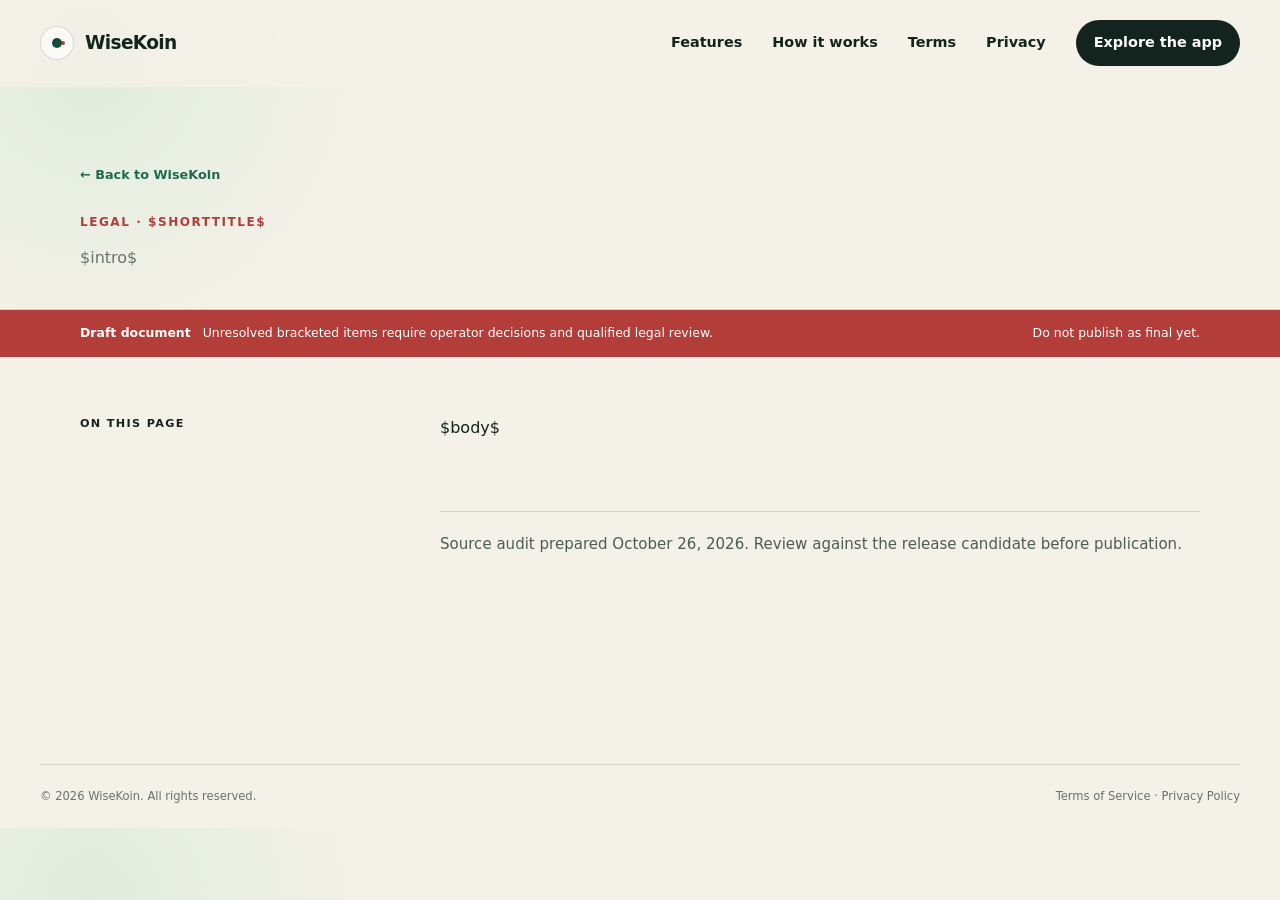
==== legal/legal-template.html @ 45a30ecc "Add draft Terms of Service for WiseKoin application" ====
<!doctype html>
<html lang="en">
  <head>
    <meta charset="utf-8" />
    <meta name="viewport" content="width=device-width, initial-scale=1" />
    <meta name="description" content="$description$" />
    <meta name="theme-color" content="#f4f1e8" />
    <title>$pagetitle$ | WiseKoin</title>
    <link rel="stylesheet" href="styles.css" />
    <script src="script.js" defer></script>
  </head>
  <body class="legal-page">
    <a class="skip-link" href="#main-content">Skip to content</a>
    <header class="site-header" data-header>
      <div class="nav-shell">
        <a class="brand" href="index.html" aria-label="WiseKoin home">
          <span class="brand-mark" aria-hidden="true"><span></span></span>
          <span>WiseKoin</span>
        </a>
        <button class="menu-toggle" type="button" aria-expanded="false" aria-controls="primary-navigation" data-menu-toggle>
          <span class="sr-only">Open navigation</span><span></span><span></span>
        </button>
        <nav id="primary-navigation" class="primary-nav" aria-label="Primary navigation" data-menu>
          <a href="index.html#features">Features</a>
          <a href="index.html#how-it-works">How it works</a>
          <a href="terms.html" $termscurrent$>Terms</a>
          <a href="privacy.html" $privacycurrent$>Privacy</a>
          <a class="nav-cta" href="index.html#tour">Explore the app</a>
        </nav>
      </div>
    </header>

    <main id="main-content">
      <section class="legal-top">
        <div class="legal-top-inner">
          <a class="legal-back" href="index.html">← Back to WiseKoin</a>
          <p class="legal-label">Legal · $shorttitle$</p>
          <p>$intro$</p>
        </div>
      </section>
      <aside class="draft-banner" aria-label="Draft publication warning">
        <div>
          <p><strong>Draft document</strong> Unresolved bracketed items require operator decisions and qualified legal review.</p>
          <p>Do not publish as final yet.</p>
        </div>
      </aside>

      <div class="legal-layout">
        <aside class="legal-toc" aria-label="On this page">
          <p>On this page</p>
          <nav data-legal-toc></nav>
        </aside>
        <article class="legal-document">
$body$
          <p class="legal-updated">Source audit prepared October 26, 2026. Review against the release candidate before publication.</p>
        </article>
      </div>
    </main>

    <footer class="site-footer">
      <div class="section-shell footer-bottom">
        <p>© <span data-current-year>2026</span> WiseKoin. All rights reserved.</p>
        <p><a href="terms.html">Terms of Service</a> · <a href="privacy.html">Privacy Policy</a></p>
      </div>
    </footer>
  </body>
</html>
---- legal/styles.css ----
:root {
  --ink: #13231d;
  --muted: #68736e;
  --paper: #f4f1e8;
  --paper-deep: #eae6db;
  --white: #fffdf7;
  --green: #144b39;
  --green-2: #1e6a4e;
  --mint: #9bdcbc;
  --mint-soft: #dcefe5;
  --coral: #b33d39;
  --coral-soft: #f0d7d0;
  --sand: #e9d6a8;
  --line: rgba(19, 35, 29, 0.15);
  --shadow: 0 24px 60px rgba(26, 48, 39, 0.12);
  --radius: 28px;
  --serif: "Iowan Old Style", "Palatino Linotype", Palatino, Georgia, serif;
  --sans: Inter, ui-sans-serif, system-ui, -apple-system, BlinkMacSystemFont, "Segoe UI", sans-serif;
}

* {
  box-sizing: border-box;
}

html {
  scroll-behavior: smooth;
  scroll-padding-top: 96px;
}

body {
  margin: 0;
  color: var(--ink);
  background: var(--paper);
  font-family: var(--sans);
  font-size: 16px;
  line-height: 1.65;
  text-rendering: optimizeLegibility;
}

body.menu-open {
  overflow: hidden;
}

img {
  display: block;
  max-width: 100%;
}

a {
  color: inherit;
  text-decoration: none;
}

button,
a {
  -webkit-tap-highlight-color: transparent;
}

:focus-visible {
  outline: 3px solid var(--coral);
  outline-offset: 4px;
}

.skip-link {
  position: fixed;
  z-index: 1000;
  top: 12px;
  left: 12px;
  padding: 10px 14px;
  background: var(--ink);
  color: white;
  transform: translateY(-150%);
  transition: transform 180ms ease;
}

.skip-link:focus {
  transform: translateY(0);
}

.sr-only {
  position: absolute;
  width: 1px;
  height: 1px;
  padding: 0;
  margin: -1px;
  overflow: hidden;
  clip: rect(0, 0, 0, 0);
  white-space: nowrap;
  border: 0;
}

.section-shell,
.nav-shell {
  width: min(1200px, calc(100% - 48px));
  margin-inline: auto;
}

.site-header {
  position: sticky;
  z-index: 100;
  top: 0;
  padding: 16px 0;
  background: rgba(244, 241, 232, 0.82);
  border-bottom: 1px solid transparent;
  backdrop-filter: blur(18px);
  transition: border-color 180ms ease, box-shadow 180ms ease;
}

.site-header.scrolled {
  border-color: var(--line);
  box-shadow: 0 10px 30px rgba(19, 35, 29, 0.05);
}

.nav-shell {
  display: flex;
  align-items: center;
  justify-content: space-between;
  min-height: 54px;
}

.brand {
  display: inline-flex;
  align-items: center;
  gap: 11px;
  font-size: 1.16rem;
  font-weight: 760;
  letter-spacing: -0.035em;
}

.brand-mark {
  display: grid;
  width: 34px;
  height: 34px;
  place-items: center;
  border: 1px solid var(--line);
  border-radius: 50%;
  background: rgba(255, 255, 255, 0.65);
}

.brand-mark span {
  width: 10px;
  height: 10px;
  border-radius: 50%;
  background: var(--green);
  box-shadow: 6px 0 0 -3px var(--coral);
}

.primary-nav {
  display: flex;
  align-items: center;
  gap: 30px;
  font-size: 0.9rem;
  font-weight: 650;
}

.primary-nav > a:not(.nav-cta) {
  position: relative;
}

.primary-nav > a:not(.nav-cta)::after {
  position: absolute;
  right: 0;
  bottom: -5px;
  left: 0;
  height: 1px;
  background: currentColor;
  content: "";
  transform: scaleX(0);
  transform-origin: right;
  transition: transform 180ms ease;
}

.primary-nav > a:hover::after,
.primary-nav > a[aria-current="page"]::after {
  transform: scaleX(1);
  transform-origin: left;
}

.nav-cta {
  padding: 11px 18px;
  border-radius: 999px;
  background: var(--ink);
  color: white;
  transition: transform 180ms ease, background 180ms ease;
}

.nav-cta:hover {
  background: var(--green-2);
  transform: translateY(-2px);
}

.menu-toggle {
  display: none;
  width: 48px;
  height: 48px;
  padding: 0;
  border: 0;
  background: transparent;
}

.menu-toggle > span:not(.sr-only) {
  display: block;
  width: 22px;
  height: 2px;
  margin: 6px auto;
  background: var(--ink);
  transition: transform 180ms ease;
}

.hero {
  display: grid;
  grid-template-columns: minmax(0, 0.86fr) minmax(480px, 1.14fr);
  align-items: center;
  min-height: calc(100vh - 86px);
  padding-block: clamp(54px, 7vw, 100px) 86px;
  gap: clamp(24px, 4vw, 64px);
}

.eyebrow {
  display: flex;
  align-items: center;
  gap: 10px;
  margin: 0 0 22px;
  color: var(--green-2);
  font-size: 0.76rem;
  font-weight: 800;
  letter-spacing: 0.12em;
  text-transform: uppercase;
}

.eyebrow > span {
  width: 8px;
  height: 8px;
  border-radius: 50%;
  background: var(--coral);
}

.eyebrow.light {
  color: var(--mint);
}

.eyebrow.light > span {
  background: var(--sand);
}

.hero h1,
.feature-intro h2,
.assist-heading h2,
.bento-title h2,
.privacy-callout h2,
.final-cta h2,
.legal-document > h1:first-child {
  margin: 0;
  font-family: var(--serif);
  font-weight: 500;
  letter-spacing: -0.055em;
  line-height: 0.98;
}

.hero h1 {
  max-width: 700px;
  font-size: clamp(3.7rem, 7vw, 6.8rem);
}

.hero h1 em {
  color: var(--coral);
  font-weight: inherit;
}

.hero-lede {
  max-width: 600px;
  margin: 30px 0 0;
  color: #53615b;
  font-size: clamp(1.04rem, 1.5vw, 1.22rem);
}

.hero-actions {
  display: flex;
  align-items: center;
  flex-wrap: wrap;
  gap: 24px;
  margin-top: 34px;
}

.button {
  display: inline-flex;
  min-height: 50px;
  align-items: center;
  justify-content: center;
  padding: 13px 22px;
  border: 1px solid transparent;
  border-radius: 999px;
  font-size: 0.9rem;
  font-weight: 750;
  transition: transform 180ms ease, box-shadow 180ms ease, background 180ms ease;
}

.button:hover {
  transform: translateY(-3px);
}

.button-primary {
  background: var(--coral);
  box-shadow: 0 14px 28px rgba(179, 61, 57, 0.2);
  color: white;
}

.button-primary:hover {
  box-shadow: 0 18px 35px rgba(179, 61, 57, 0.28);
}

.text-link {
  font-size: 0.9rem;
  font-weight: 750;
  text-decoration: underline;
  text-decoration-color: rgba(19, 35, 29, 0.25);
  text-underline-offset: 5px;
}

.text-link span {
  display: inline-block;
  margin-left: 5px;
  transition: transform 180ms ease;
}

.text-link:hover span {
  transform: translate(3px, 3px);
}

.hero-note {
  max-width: 520px;
  margin-top: 25px;
  color: var(--muted);
  font-size: 0.78rem;
}

.hero-visual {
  position: relative;
  min-height: 650px;
  overflow: hidden;
  border-radius: 52% 48% 48% 52% / 42% 45% 55% 58%;
  background:
    radial-gradient(circle at 72% 22%, rgba(255, 255, 255, 0.8), transparent 27%),
    linear-gradient(145deg, #d7eadf 0%, #a9d7bd 48%, #e5ceb0 100%);
  isolation: isolate;
}

.hero-visual::before {
  position: absolute;
  z-index: -1;
  inset: 0;
  background-image: radial-gradient(rgba(20, 75, 57, 0.16) 1px, transparent 1px);
  background-size: 18px 18px;
  content: "";
  mask-image: linear-gradient(to bottom, black, transparent 78%);
}

.hero-visual > img {
  position: absolute;
  z-index: 2;
  bottom: -2%;
  left: 50%;
  width: 118%;
  max-width: none;
  transform: translateX(-50%);
  filter: drop-shadow(0 25px 30px rgba(17, 44, 34, 0.26));
}

.hero-orbit {
  position: absolute;
  z-index: 1;
  border: 1px solid rgba(20, 75, 57, 0.22);
  border-radius: 50%;
}

.orbit-one {
  width: 520px;
  height: 520px;
  top: 80px;
  left: 40px;
}

.orbit-two {
  width: 360px;
  height: 360px;
  right: -40px;
  bottom: -80px;
}

.floating-note {
  position: absolute;
  z-index: 3;
  display: flex;
  width: 230px;
  align-items: center;
  gap: 12px;
  padding: 12px 15px;
  border: 1px solid rgba(255, 255, 255, 0.75);
  border-radius: 16px;
  background: rgba(255, 253, 247, 0.82);
  box-shadow: 0 16px 35px rgba(19, 35, 29, 0.12);
  backdrop-filter: blur(14px);
  color: var(--muted);
  font-size: 0.68rem;
  line-height: 1.35;
}

.floating-note strong {
  display: block;
  margin-bottom: 2px;
  color: var(--ink);
  font-size: 0.75rem;
}

.note-top {
  top: 12%;
  right: 4%;
}

.note-bottom {
  bottom: 11%;
  left: 4%;
}

.mini-icon {
  display: grid;
  width: 34px;
  height: 34px;
  flex: 0 0 34px;
  place-items: center;
  border-radius: 50%;
  background: var(--mint);
  color: var(--green);
  font-size: 1rem;
  font-weight: 800;
}

.mini-icon.coral {
  background: var(--coral-soft);
  color: var(--coral);
}

.trust-strip {
  border-block: 1px solid var(--line);
}

.trust-grid {
  display: grid;
  grid-template-columns: repeat(4, 1fr);
}

.trust-grid p {
  margin: 0;
  padding: 22px 24px;
  border-left: 1px solid var(--line);
  color: #4f5d57;
  font-size: 0.78rem;
  font-weight: 700;
  letter-spacing: 0.015em;
}

.trust-grid p:last-child {
  border-right: 1px solid var(--line);
}

.trust-grid span {
  margin-right: 12px;
  color: var(--coral);
  font-family: var(--serif);
  font-style: italic;
}

.feature-intro {
  display: grid;
  grid-template-columns: 1.25fr 0.75fr;
  align-items: end;
  padding-block: 130px 80px;
  gap: 80px;
}

.feature-intro h2,
.assist-heading h2,
.bento-title h2,
.privacy-callout h2 {
  font-size: clamp(2.8rem, 5vw, 5rem);
}

.feature-intro > p {
  max-width: 430px;
  margin: 0 0 8px;
  color: var(--muted);
  font-size: 1.05rem;
}

.tour {
  padding-bottom: 130px;
}

.tour-row {
  display: grid;
  grid-template-columns: 1.12fr 0.88fr;
  align-items: center;
  gap: clamp(48px, 8vw, 110px);
  margin-bottom: 92px;
}

.tour-row-reverse {
  grid-template-columns: 0.88fr 1.12fr;
}

.tour-row-reverse .tour-visual {
  order: 2;
}

.tour-visual {
  position: relative;
  display: grid;
  min-height: 550px;
  place-items: center;
  overflow: hidden;
  border-radius: var(--radius);
}

.tour-visual::after {
  position: absolute;
  right: -50px;
  bottom: -60px;
  width: 240px;
  height: 240px;
  border: 1px solid rgba(19, 35, 29, 0.14);
  border-radius: 50%;
  content: "";
}

.tour-visual img {
  position: relative;
  z-index: 2;
  width: 114%;
  max-width: none;
  filter: drop-shadow(0 22px 26px rgba(20, 52, 40, 0.18));
}

.soft-mint {
  background: #d6eadf;
}

.soft-coral {
  background: #e9cbc2;
}

.soft-sand {
  background: #ebdfbf;
}

.visual-number {
  position: absolute;
  z-index: 3;
  top: 24px;
  left: 26px;
  color: rgba(19, 35, 29, 0.48);
  font-family: var(--serif);
  font-size: 1.1rem;
  font-style: italic;
}

.kicker {
  margin: 0 0 13px;
  color: var(--coral);
  font-size: 0.78rem;
  font-weight: 800;
  letter-spacing: 0.11em;
  text-transform: uppercase;
}

.tour-copy h3 {
  max-width: 520px;
  margin: 0 0 20px;
  font-family: var(--serif);
  font-size: clamp(2.4rem, 4vw, 4rem);
  font-weight: 500;
  letter-spacing: -0.045em;
  line-height: 1.02;
}

.tour-copy > p:not(.kicker) {
  color: var(--muted);
  font-size: 1rem;
}

.check-list {
  padding: 0;
  margin: 26px 0 0;
  list-style: none;
}

.check-list li {
  position: relative;
  padding: 12px 0 12px 31px;
  border-bottom: 1px solid var(--line);
  font-size: 0.9rem;
  font-weight: 650;
}

.check-list li::before {
  position: absolute;
  top: 12px;
  left: 0;
  color: var(--green-2);
  content: "✓";
}

.assist-section {
  overflow: hidden;
  padding-block: 120px;
  background:
    radial-gradient(circle at 90% 20%, rgba(155, 220, 188, 0.16), transparent 26%),
    var(--ink);
  color: white;
}

.assist-grid {
  display: grid;
  grid-template-columns: 0.9fr 1.1fr;
  align-items: start;
  gap: 90px;
}

.assist-heading {
  position: sticky;
  top: 130px;
}

.assist-heading h2 {
  max-width: 600px;
}

.assist-steps {
  counter-reset: item;
}

.assist-steps article {
  display: grid;
  grid-template-columns: 72px 1fr;
  padding: 32px 0;
  border-top: 1px solid rgba(255, 255, 255, 0.18);
  gap: 15px;
}

.assist-steps article:last-child {
  border-bottom: 1px solid rgba(255, 255, 255, 0.18);
}

.assist-steps article > span {
  color: var(--mint);
  font-family: var(--serif);
  font-size: 1.1rem;
  font-style: italic;
}

.assist-steps h3 {
  margin: 0 0 7px;
  font-size: 1.25rem;
}

.assist-steps p {
  max-width: 520px;
  margin: 0;
  color: rgba(255, 255, 255, 0.66);
  font-size: 0.94rem;
}

.bento {
  display: grid;
  grid-template-columns: repeat(2, 1fr);
  padding-block: 130px;
  gap: 18px;
}

.bento-title {
  grid-column: 1 / -1;
  max-width: 760px;
  margin-bottom: 40px;
}

.bento-card {
  position: relative;
  min-height: 290px;
  overflow: hidden;
  padding: 34px;
  border: 1px solid var(--line);
  border-radius: 22px;
  background: rgba(255, 253, 247, 0.56);
}

.bento-card h3 {
  max-width: 430px;
  margin: 46px 0 10px;
  font-family: var(--serif);
  font-size: 2rem;
  font-weight: 500;
  letter-spacing: -0.035em;
  line-height: 1.05;
}

.bento-card p {
  max-width: 460px;
  margin: 0;
  color: var(--muted);
  font-size: 0.92rem;
}

.bento-wide {
  grid-column: span 1;
}

.green-card {
  background: var(--green);
  color: white;
}

.green-card p,
.coral-card p {
  color: rgba(255, 255, 255, 0.72);
}

.coral-card {
  background: var(--coral);
  color: white;
}

.card-icon {
  display: grid;
  width: 46px;
  height: 46px;
  place-items: center;
  border: 1px solid currentColor;
  border-radius: 50%;
  font-size: 1.25rem;
}

.coral-icon {
  color: var(--coral);
}

.sparkline {
  position: absolute;
  right: 30px;
  bottom: 30px;
  left: 30px;
  display: flex;
  height: 54px;
  align-items: end;
  justify-content: flex-end;
  gap: 9px;
  border-bottom: 1px solid rgba(255, 255, 255, 0.24);
}

.sparkline i {
  width: 9%;
  border-radius: 4px 4px 0 0;
  background: var(--mint);
}

.sparkline i:nth-child(1) { height: 28%; }
.sparkline i:nth-child(2) { height: 48%; }
.sparkline i:nth-child(3) { height: 39%; }
.sparkline i:nth-child(4) { height: 75%; }
.sparkline i:nth-child(5) { height: 58%; }
.sparkline i:nth-child(6) { height: 92%; background: var(--sand); }

.progress {
  position: absolute;
  right: 34px;
  bottom: 38px;
  left: 34px;
  height: 10px;
  overflow: hidden;
  border-radius: 999px;
  background: var(--paper-deep);
}

.progress span {
  display: block;
  width: 72%;
  height: 100%;
  border-radius: inherit;
  background: var(--mint);
}

.review-pill {
  position: absolute;
  right: 30px;
  bottom: 30px;
  padding: 7px 12px;
  border: 1px solid rgba(255, 255, 255, 0.4);
  border-radius: 999px;
  font-size: 0.7rem;
  font-weight: 800;
  letter-spacing: 0.06em;
  text-transform: uppercase;
}

.privacy-callout {
  display: grid;
  grid-template-columns: 130px 1fr auto;
  align-items: center;
  margin-bottom: 130px;
  padding: 50px;
  border-block: 1px solid var(--line);
  gap: 38px;
}

.privacy-symbol {
  display: grid;
  width: 104px;
  height: 104px;
  place-items: center;
  border: 1px solid var(--line);
  border-radius: 50%;
}

.privacy-symbol span {
  position: relative;
  width: 34px;
  height: 42px;
  border: 3px solid var(--green);
  border-radius: 5px 5px 14px 14px;
}

.privacy-symbol span::before {
  position: absolute;
  top: -20px;
  left: 5px;
  width: 18px;
  height: 20px;
  border: 3px solid var(--green);
  border-bottom: 0;
  border-radius: 14px 14px 0 0;
  content: "";
}

.privacy-callout h2 {
  max-width: 720px;
  font-size: clamp(2.3rem, 4vw, 3.8rem);
}

.privacy-callout > div:nth-child(2) > p:last-child {
  max-width: 700px;
  margin-bottom: 0;
  color: var(--muted);
}

.button-ghost {
  border-color: var(--ink);
  white-space: nowrap;
}

.button-ghost:hover {
  background: var(--ink);
  color: white;
}

.final-cta {
  margin-bottom: 40px;
  padding: clamp(58px, 8vw, 100px);
  border-radius: 32px;
  background:
    radial-gradient(circle at 90% 20%, rgba(155, 220, 188, 0.18), transparent 25%),
    var(--green);
  color: white;
  text-align: center;
}

.final-cta .eyebrow {
  justify-content: center;
}

.final-cta h2 {
  font-size: clamp(3.4rem, 8vw, 7rem);
}

.final-cta > p:not(.eyebrow) {
  margin: 24px auto 32px;
  color: rgba(255, 255, 255, 0.68);
}

.final-cta > div {
  display: flex;
  justify-content: center;
  flex-wrap: wrap;
  gap: 12px;
}

.button-light {
  background: white;
  color: var(--green);
}

.button-outline-light {
  border-color: rgba(255, 255, 255, 0.45);
  color: white;
}

.button-outline-light:hover {
  background: rgba(255, 255, 255, 0.1);
}

.site-footer {
  padding-top: 72px;
}

.footer-grid {
  display: grid;
  grid-template-columns: 1fr auto;
  padding-bottom: 54px;
  gap: 80px;
}

.footer-brand {
  margin-bottom: 18px;
}

.footer-grid > div:first-child > p {
  max-width: 360px;
  color: var(--muted);
  font-size: 0.88rem;
}

.footer-links {
  display: grid;
  grid-template-columns: repeat(2, 150px);
  gap: 42px;
}

.footer-links > div {
  display: flex;
  flex-direction: column;
  gap: 8px;
}

.footer-links p {
  margin: 0 0 8px;
  font-size: 0.72rem;
  font-weight: 800;
  letter-spacing: 0.1em;
  text-transform: uppercase;
}

.footer-links a {
  color: var(--muted);
  font-size: 0.86rem;
}

.footer-links a:hover {
  color: var(--coral);
}

.footer-bottom {
  display: flex;
  justify-content: space-between;
  padding-block: 22px;
  border-top: 1px solid var(--line);
  gap: 30px;
}

.footer-bottom p {
  margin: 0;
  color: var(--muted);
  font-size: 0.72rem;
}

/* Legal documents */
.legal-page {
  background:
    radial-gradient(circle at 7% 8%, rgba(155, 220, 188, 0.22), transparent 20%),
    var(--paper);
}

.legal-top {
  padding: 74px 0 38px;
  border-bottom: 1px solid var(--line);
}

.legal-top-inner {
  width: min(1120px, calc(100% - 48px));
  margin-inline: auto;
}

.legal-back {
  display: inline-flex;
  align-items: center;
  gap: 8px;
  margin-bottom: 28px;
  color: var(--green-2);
  font-size: 0.8rem;
  font-weight: 760;
}

.legal-back:hover {
  color: var(--coral);
}

.legal-label {
  margin: 0;
  color: var(--coral);
  font-size: 0.75rem;
  font-weight: 800;
  letter-spacing: 0.13em;
  text-transform: uppercase;
}

.legal-top p:last-child {
  max-width: 660px;
  margin: 12px 0 0;
  color: var(--muted);
}

.draft-banner {
  background: var(--coral);
  color: white;
}

.draft-banner > div {
  display: flex;
  width: min(1120px, calc(100% - 48px));
  align-items: center;
  justify-content: space-between;
  margin-inline: auto;
  padding-block: 13px;
  gap: 24px;
}

.draft-banner p {
  margin: 0;
  font-size: 0.78rem;
}

.draft-banner strong {
  margin-right: 8px;
}

.legal-layout {
  display: grid;
  grid-template-columns: 250px minmax(0, 760px);
  width: min(1120px, calc(100% - 48px));
  align-items: start;
  justify-content: space-between;
  margin: 0 auto;
  padding-block: 58px 120px;
  gap: 70px;
}

.legal-toc {
  position: sticky;
  top: 108px;
  max-height: calc(100vh - 140px);
  overflow: auto;
  padding-right: 14px;
  scrollbar-width: thin;
}

.legal-toc > p {
  margin: 0 0 15px;
  color: var(--ink);
  font-size: 0.7rem;
  font-weight: 850;
  letter-spacing: 0.12em;
  text-transform: uppercase;
}

.legal-toc nav {
  display: flex;
  flex-direction: column;
}

.legal-toc a {
  padding: 6px 0 6px 14px;
  border-left: 1px solid var(--line);
  color: var(--muted);
  font-size: 0.75rem;
  line-height: 1.35;
}

.legal-toc a:hover,
.legal-toc a.active {
  border-color: var(--coral);
  color: var(--coral);
}

.legal-document {
  min-width: 0;
}

.legal-document > h1:first-child {
  margin-bottom: 32px;
  font-size: clamp(3.4rem, 7vw, 6rem);
}

.legal-document > h1:first-child + p {
  margin: 0;
  padding: 20px 24px;
  border: 1px solid rgba(179, 61, 57, 0.24);
  background: rgba(240, 215, 208, 0.42);
  color: var(--coral);
}

.legal-document h2 {
  margin: 72px 0 20px;
  padding-top: 10px;
  border-top: 1px solid var(--line);
  font-family: var(--serif);
  font-size: clamp(2rem, 4vw, 3rem);
  font-weight: 500;
  letter-spacing: -0.04em;
  line-height: 1.08;
}

.legal-document h3 {
  margin: 38px 0 10px;
  font-size: 1rem;
  letter-spacing: -0.015em;
}

.legal-document p,
.legal-document li {
  color: #4d5b55;
  font-size: 0.94rem;
}

.legal-document strong {
  color: var(--ink);
}

.legal-document a {
  color: var(--green-2);
  text-decoration: underline;
  text-decoration-color: rgba(30, 106, 78, 0.35);
  text-underline-offset: 3px;
}

.legal-document a:hover {
  color: var(--coral);
}

.legal-document ul,
.legal-document ol {
  padding-left: 1.25rem;
}

.legal-document li {
  margin: 8px 0;
  padding-left: 5px;
}

.legal-document blockquote {
  margin: 30px 0;
  padding: 22px 26px;
  border-left: 4px solid var(--coral);
  background: rgba(255, 253, 247, 0.62);
}

.legal-document hr {
  margin: 64px 0;
  border: 0;
  border-top: 1px solid var(--line);
}

.legal-document table {
  display: block;
  width: 100%;
  overflow-x: auto;
  margin: 28px 0;
  border-collapse: collapse;
  background: rgba(255, 253, 247, 0.45);
  font-size: 0.8rem;
}

.legal-document th,
.legal-document td {
  min-width: 180px;
  padding: 13px 15px;
  border: 1px solid var(--line);
  text-align: left;
  vertical-align: top;
}

.legal-document th {
  background: var(--mint-soft);
  color: var(--ink);
}

.legal-updated {
  margin-top: 70px;
  padding-top: 20px;
  border-top: 1px solid var(--line);
  color: var(--muted);
  font-size: 0.76rem;
}

@media (max-width: 980px) {
  .menu-toggle {
    display: block;
  }

  .primary-nav {
    position: fixed;
    top: 86px;
    right: 20px;
    left: 20px;
    display: none;
    align-items: stretch;
    padding: 24px;
    border: 1px solid var(--line);
    border-radius: 20px;
    background: var(--white);
    box-shadow: var(--shadow);
    flex-direction: column;
    gap: 16px;
  }

  .primary-nav.open {
    display: flex;
  }

  .nav-cta {
    text-align: center;
  }

  .menu-toggle[aria-expanded="true"] > span:nth-child(2) {
    transform: translateY(4px) rotate(45deg);
  }

  .menu-toggle[aria-expanded="true"] > span:nth-child(3) {
    transform: translateY(-4px) rotate(-45deg);
  }

  .hero {
    grid-template-columns: 1fr;
    padding-top: 65px;
  }

  .hero-copy {
    position: relative;
    z-index: 3;
  }

  .hero-visual {
    min-height: 640px;
  }

  .trust-grid {
    grid-template-columns: repeat(2, 1fr);
  }

  .feature-intro,
  .assist-grid {
    grid-template-columns: 1fr;
    gap: 42px;
  }

  .assist-heading {
    position: static;
  }

  .tour-row,
  .tour-row-reverse {
    grid-template-columns: 1fr;
  }

  .tour-row-reverse .tour-visual {
    order: 0;
  }

  .privacy-callout {
    grid-template-columns: 90px 1fr;
  }

  .privacy-callout .button {
    grid-column: 2;
    justify-self: start;
  }

  .privacy-symbol {
    width: 80px;
    height: 80px;
  }

  .legal-layout {
    grid-template-columns: 1fr;
    gap: 30px;
  }

  .legal-toc {
    position: static;
    display: none;
  }
}

@media (max-width: 680px) {
  .section-shell,
  .nav-shell,
  .legal-top-inner,
  .draft-banner > div,
  .legal-layout {
    width: min(100% - 30px, 1200px);
  }

  .site-header {
    padding: 10px 0;
  }

  .primary-nav {
    top: 74px;
  }

  .hero {
    min-height: auto;
    padding-block: 46px 70px;
  }

  .hero h1 {
    font-size: clamp(3.2rem, 17vw, 4.6rem);
  }

  .hero-actions {
    align-items: flex-start;
    flex-direction: column;
  }

  .hero-visual {
    min-height: 470px;
    border-radius: 34px;
  }

  .hero-visual > img {
    width: 135%;
  }

  .floating-note {
    display: none;
  }

  .trust-grid {
    grid-template-columns: 1fr;
  }

  .trust-grid p,
  .trust-grid p:last-child {
    border-right: 1px solid var(--line);
    border-bottom: 1px solid var(--line);
  }

  .feature-intro {
    padding-block: 94px 58px;
  }

  .feature-intro h2,
  .assist-heading h2,
  .bento-title h2,
  .privacy-callout h2 {
    font-size: 2.8rem;
  }

  .tour {
    padding-bottom: 90px;
  }

  .tour-row {
    margin-bottom: 74px;
    gap: 36px;
  }

  .tour-visual {
    min-height: 370px;
  }

  .tour-visual img {
    width: 132%;
  }

  .assist-section,
  .bento {
    padding-block: 88px;
  }

  .assist-steps article {
    grid-template-columns: 46px 1fr;
  }

  .bento {
    grid-template-columns: 1fr;
  }

  .bento-card,
  .bento-wide {
    grid-column: 1;
    min-height: 270px;
  }

  .privacy-callout {
    grid-template-columns: 1fr;
    margin-bottom: 90px;
    padding: 42px 0;
  }

  .privacy-callout .button {
    grid-column: 1;
  }

  .final-cta {
    width: 100%;
    margin-bottom: 0;
    border-radius: 0;
  }

  .final-cta h2 {
    font-size: 3.8rem;
  }

  .footer-grid {
    grid-template-columns: 1fr;
    gap: 42px;
  }

  .footer-links {
    grid-template-columns: repeat(2, 1fr);
  }

  .footer-bottom {
    flex-direction: column;
    gap: 8px;
  }

  .legal-top {
    padding-top: 48px;
  }

  .draft-banner > div {
    align-items: flex-start;
    flex-direction: column;
    gap: 4px;
  }

  .legal-layout {
    padding-block: 42px 80px;
  }

  .legal-document > h1:first-child {
    font-size: 3.4rem;
  }

  .legal-document h2 {
    margin-top: 58px;
  }
}

@media (prefers-reduced-motion: reduce) {
  html {
    scroll-behavior: auto;
  }

  *,
  *::before,
  *::after {
    scroll-behavior: auto !important;
    transition-duration: 0.01ms !important;
  }
}
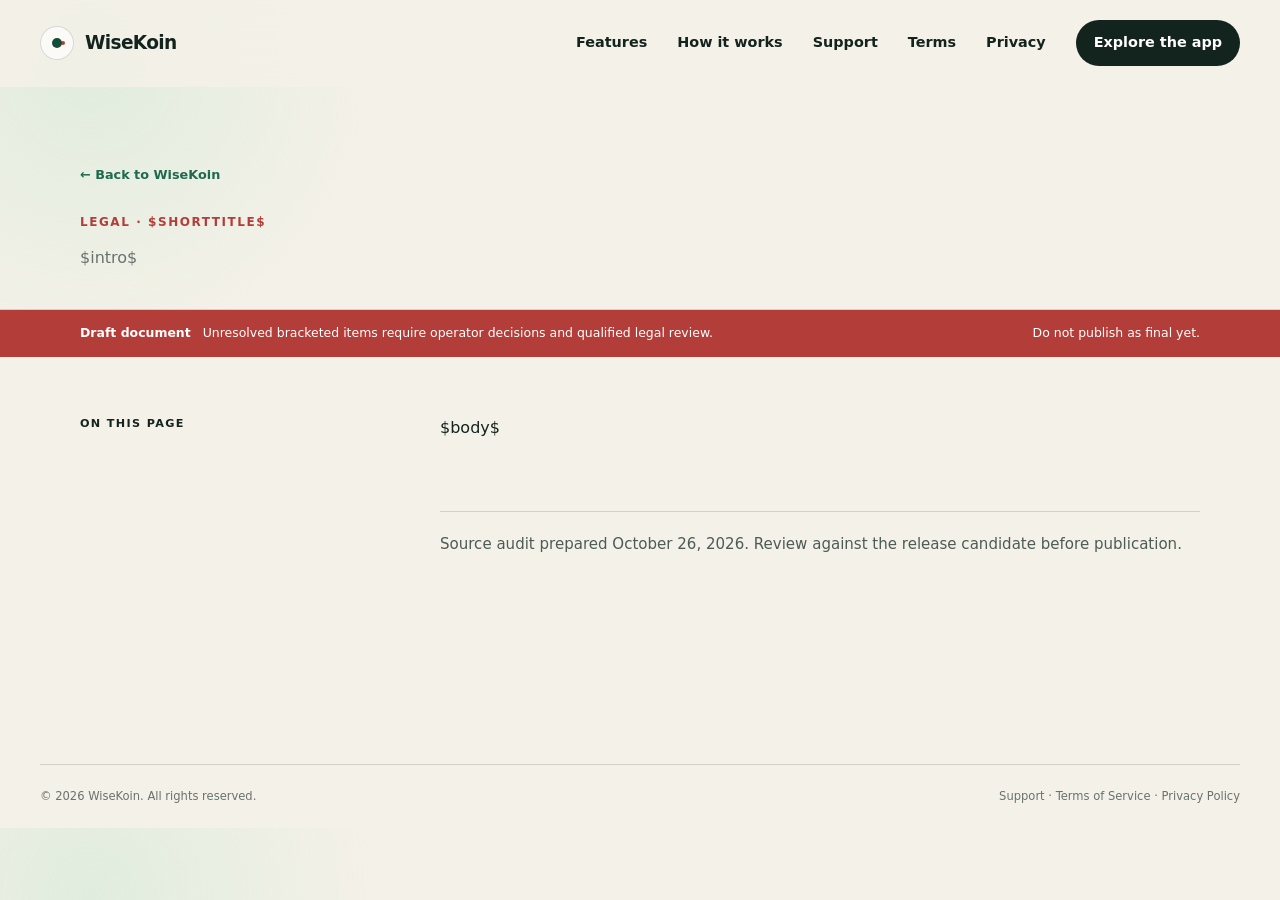
==== commit c3b5b1da: "feat: Add support page and enhance navigation links across legal documents" ====
--- a/legal/legal-template.html
+++ b/legal/legal-template.html
@@ -23,6 +23,7 @@
         <nav id="primary-navigation" class="primary-nav" aria-label="Primary navigation" data-menu>
           <a href="index.html#features">Features</a>
           <a href="index.html#how-it-works">How it works</a>
+          <a href="support.html">Support</a>
           <a href="terms.html" $termscurrent$>Terms</a>
           <a href="privacy.html" $privacycurrent$>Privacy</a>
           <a class="nav-cta" href="index.html#tour">Explore the app</a>
@@ -60,7 +61,7 @@
     <footer class="site-footer">
       <div class="section-shell footer-bottom">
         <p>© <span data-current-year>2026</span> WiseKoin. All rights reserved.</p>
-        <p><a href="terms.html">Terms of Service</a> · <a href="privacy.html">Privacy Policy</a></p>
+        <p><a href="support.html">Support</a> · <a href="terms.html">Terms of Service</a> · <a href="privacy.html">Privacy Policy</a></p>
       </div>
     </footer>
   </body>
--- a/legal/styles.css
+++ b/legal/styles.css
@@ -1197,6 +1197,533 @@
   font-size: 0.76rem;
 }
 
+/* Support */
+.support-page {
+  background:
+    radial-gradient(circle at 92% 22%, rgba(233, 214, 168, 0.28), transparent 22%),
+    var(--paper);
+}
+
+.support-hero {
+  overflow: hidden;
+  background: var(--ink);
+  color: white;
+}
+
+.support-hero-grid {
+  display: grid;
+  grid-template-columns: 0.84fr 1.16fr;
+  align-items: center;
+  min-height: 620px;
+  padding-block: 80px;
+  gap: 70px;
+}
+
+.support-hero h1,
+.support-section-heading h2,
+.in-app-copy h2,
+.support-privacy h2,
+.faq-heading h2,
+.support-final h2 {
+  margin: 0;
+  font-family: var(--serif);
+  font-weight: 500;
+  letter-spacing: -0.052em;
+  line-height: 0.98;
+}
+
+.support-hero h1 {
+  font-size: clamp(4rem, 8vw, 7.2rem);
+}
+
+.support-hero-grid > div:first-child > p:not(.eyebrow) {
+  max-width: 520px;
+  margin: 26px 0 30px;
+  color: rgba(255, 255, 255, 0.7);
+  font-size: 1.06rem;
+}
+
+.support-hero-art {
+  position: relative;
+  min-height: 430px;
+}
+
+.support-ring {
+  position: absolute;
+  border: 1px solid rgba(155, 220, 188, 0.28);
+  border-radius: 50%;
+}
+
+.ring-large {
+  width: 440px;
+  height: 440px;
+  top: 0;
+  left: 50%;
+  transform: translateX(-50%);
+}
+
+.ring-small {
+  width: 280px;
+  height: 280px;
+  top: 80px;
+  left: 50%;
+  border-color: rgba(233, 214, 168, 0.35);
+  transform: translateX(-50%);
+}
+
+.message-card {
+  position: absolute;
+  z-index: 2;
+  display: flex;
+  width: 270px;
+  align-items: center;
+  gap: 14px;
+  padding: 17px;
+  border: 1px solid rgba(255, 255, 255, 0.14);
+  border-radius: 18px;
+  background: rgba(255, 255, 255, 0.09);
+  box-shadow: 0 24px 60px rgba(0, 0, 0, 0.18);
+  backdrop-filter: blur(16px);
+}
+
+.message-card > span {
+  display: grid;
+  width: 42px;
+  height: 42px;
+  flex: 0 0 42px;
+  place-items: center;
+  border-radius: 50%;
+  background: var(--mint);
+  color: var(--green);
+  font-family: var(--serif);
+  font-size: 1.2rem;
+  font-weight: 700;
+}
+
+.message-card p {
+  margin: 0;
+  color: rgba(255, 255, 255, 0.6);
+  font-size: 0.72rem;
+  line-height: 1.35;
+}
+
+.message-card strong {
+  display: block;
+  margin-bottom: 3px;
+  color: white;
+  font-size: 0.83rem;
+}
+
+.message-one {
+  top: 28px;
+  left: 30px;
+}
+
+.message-two {
+  top: 168px;
+  right: 0;
+}
+
+.message-two > span {
+  background: var(--sand);
+}
+
+.message-three {
+  bottom: 10px;
+  left: 78px;
+}
+
+.message-three > span {
+  background: var(--coral-soft);
+  color: var(--coral);
+}
+
+.support-options {
+  padding-block: 120px;
+}
+
+.support-section-heading {
+  display: grid;
+  grid-template-columns: 1.1fr 0.9fr;
+  align-items: end;
+  margin-bottom: 54px;
+  gap: 80px;
+}
+
+.support-section-heading .eyebrow,
+.support-section-heading h2 {
+  grid-column: 1;
+}
+
+.support-section-heading h2,
+.in-app-copy h2,
+.faq-heading h2 {
+  font-size: clamp(3rem, 5.5vw, 5.4rem);
+}
+
+.support-section-heading > p:last-child {
+  grid-column: 2;
+  grid-row: 1 / span 2;
+  margin: 0 0 8px;
+  color: var(--muted);
+}
+
+.support-card-grid {
+  display: grid;
+  grid-template-columns: repeat(3, 1fr);
+  border-block: 1px solid var(--line);
+}
+
+.support-option {
+  position: relative;
+  min-height: 350px;
+  padding: 34px;
+  border-left: 1px solid var(--line);
+}
+
+.support-option:last-child {
+  border-right: 1px solid var(--line);
+}
+
+.support-option-icon {
+  display: grid;
+  width: 54px;
+  height: 54px;
+  place-items: center;
+  border-radius: 50%;
+  background: var(--coral-soft);
+  color: var(--coral);
+  font-family: var(--serif);
+  font-size: 1.35rem;
+  font-weight: 700;
+}
+
+.idea-option .support-option-icon {
+  background: rgba(233, 214, 168, 0.6);
+  color: #7d631e;
+}
+
+.question-option .support-option-icon {
+  background: var(--mint-soft);
+  color: var(--green);
+}
+
+.option-number {
+  position: absolute;
+  top: 31px;
+  right: 33px;
+  margin: 0;
+  color: var(--coral);
+  font-family: var(--serif);
+  font-style: italic;
+}
+
+.support-option h3 {
+  margin: 80px 0 12px;
+  font-family: var(--serif);
+  font-size: 2rem;
+  font-weight: 500;
+  letter-spacing: -0.035em;
+}
+
+.support-option > p:last-child {
+  margin: 0;
+  color: var(--muted);
+  font-size: 0.92rem;
+}
+
+.in-app-support {
+  padding-block: 120px;
+  background: var(--green);
+  color: white;
+}
+
+.in-app-grid {
+  display: grid;
+  grid-template-columns: 0.9fr 1.1fr;
+  align-items: center;
+  gap: clamp(60px, 9vw, 130px);
+}
+
+.in-app-copy > p:not(.eyebrow) {
+  color: rgba(255, 255, 255, 0.67);
+}
+
+.support-steps {
+  padding: 0;
+  margin: 38px 0 0;
+  list-style: none;
+}
+
+.support-steps li {
+  display: grid;
+  grid-template-columns: 42px 1fr;
+  align-items: start;
+  padding: 16px 0;
+  border-top: 1px solid rgba(255, 255, 255, 0.17);
+  gap: 14px;
+}
+
+.support-steps li:last-child {
+  border-bottom: 1px solid rgba(255, 255, 255, 0.17);
+}
+
+.support-steps li > span {
+  display: grid;
+  width: 28px;
+  height: 28px;
+  place-items: center;
+  border: 1px solid rgba(255, 255, 255, 0.35);
+  border-radius: 50%;
+  color: var(--mint);
+  font-size: 0.72rem;
+}
+
+.support-steps p {
+  margin: 0;
+  color: rgba(255, 255, 255, 0.72);
+  font-size: 0.9rem;
+}
+
+.support-steps strong {
+  color: white;
+}
+
+.support-compose {
+  padding: 26px;
+  border: 1px solid rgba(255, 255, 255, 0.34);
+  border-radius: 28px;
+  background: var(--paper);
+  box-shadow: 24px 28px 0 rgba(155, 220, 188, 0.18);
+  color: var(--ink);
+  transform: rotate(1.5deg);
+}
+
+.compose-top {
+  display: flex;
+  align-items: center;
+  padding-bottom: 19px;
+  border-bottom: 1px solid var(--line);
+  gap: 10px;
+}
+
+.compose-top p {
+  margin: 0;
+  font-weight: 800;
+}
+
+.compose-dot {
+  width: 10px;
+  height: 10px;
+  border-radius: 50%;
+  background: var(--green);
+}
+
+.compose-status {
+  margin-left: auto;
+  color: var(--muted);
+  font-size: 0.68rem;
+  font-weight: 700;
+  text-transform: uppercase;
+}
+
+.topic-pills {
+  display: flex;
+  overflow: hidden;
+  padding-block: 20px;
+  gap: 8px;
+}
+
+.topic-pills span {
+  flex: 0 0 auto;
+  padding: 7px 11px;
+  border: 1px solid var(--line);
+  border-radius: 999px;
+  color: var(--muted);
+  font-size: 0.67rem;
+  font-weight: 700;
+}
+
+.topic-pills .selected {
+  border-color: var(--coral);
+  background: var(--coral-soft);
+  color: var(--coral);
+}
+
+.compose-field {
+  min-height: 160px;
+  padding: 17px;
+  border: 1px solid var(--line);
+  border-radius: 14px;
+  background: rgba(255, 255, 255, 0.5);
+}
+
+.compose-field + .compose-field {
+  margin-top: 12px;
+}
+
+.compose-field p {
+  margin: 0 0 20px;
+  font-size: 0.7rem;
+  font-weight: 800;
+}
+
+.compose-field p em {
+  color: var(--muted);
+  font-weight: 500;
+}
+
+.compose-field strong {
+  display: block;
+  color: #83908a;
+  font-size: 0.9rem;
+  font-weight: 500;
+}
+
+.compose-field > span {
+  display: block;
+  margin-top: 10px;
+  color: var(--muted);
+  font-size: 0.7rem;
+}
+
+.compose-field.compact {
+  min-height: auto;
+}
+
+.compose-field.compact p {
+  margin-bottom: 4px;
+}
+
+.compose-button {
+  display: flex;
+  align-items: center;
+  justify-content: center;
+  margin-top: 18px;
+  padding: 14px;
+  border-radius: 13px;
+  background: var(--coral);
+  color: white;
+  font-size: 0.82rem;
+  font-weight: 800;
+  gap: 10px;
+}
+
+.support-privacy {
+  display: grid;
+  grid-template-columns: 120px 1fr auto;
+  align-items: center;
+  padding-block: 100px;
+  border-bottom: 1px solid var(--line);
+  gap: 40px;
+}
+
+.support-privacy h2 {
+  max-width: 700px;
+  font-size: clamp(2.5rem, 4.5vw, 4.4rem);
+}
+
+.support-privacy > div:nth-child(2) > p:last-child {
+  max-width: 720px;
+  margin-bottom: 0;
+  color: var(--muted);
+}
+
+.faq-section {
+  display: grid;
+  grid-template-columns: 0.75fr 1.25fr;
+  padding-block: 120px;
+  gap: 90px;
+}
+
+.faq-heading {
+  position: sticky;
+  top: 120px;
+  align-self: start;
+}
+
+.faq-heading h2 {
+  font-size: clamp(2.8rem, 5vw, 4.7rem);
+}
+
+.faq-heading > p:last-child {
+  color: var(--muted);
+}
+
+.faq-list {
+  border-top: 1px solid var(--line);
+}
+
+.faq-list details {
+  border-bottom: 1px solid var(--line);
+}
+
+.faq-list summary {
+  display: grid;
+  grid-template-columns: 1fr 32px;
+  align-items: center;
+  padding: 24px 0;
+  cursor: pointer;
+  font-size: 0.98rem;
+  font-weight: 750;
+  list-style: none;
+  gap: 20px;
+}
+
+.faq-list summary::-webkit-details-marker {
+  display: none;
+}
+
+.faq-list summary span {
+  display: grid;
+  width: 30px;
+  height: 30px;
+  place-items: center;
+  border: 1px solid var(--line);
+  border-radius: 50%;
+  color: var(--coral);
+  font-size: 1.1rem;
+  transition: transform 180ms ease;
+}
+
+.faq-list details[open] summary span {
+  transform: rotate(45deg);
+}
+
+.faq-list details p {
+  max-width: 680px;
+  margin: -4px 50px 25px 0;
+  color: var(--muted);
+  font-size: 0.9rem;
+}
+
+.support-final {
+  display: grid;
+  grid-template-columns: 1.2fr 0.8fr;
+  align-items: end;
+  margin-bottom: 40px;
+  padding: clamp(46px, 7vw, 86px);
+  border-radius: 30px;
+  background: var(--coral);
+  color: white;
+  gap: 45px;
+}
+
+.support-final h2 {
+  max-width: 700px;
+  font-size: clamp(3rem, 6vw, 5.8rem);
+}
+
+.support-final > p {
+  margin: 0;
+  color: rgba(255, 255, 255, 0.74);
+}
+
+.support-final > .button {
+  grid-column: 2;
+  justify-self: start;
+}
+
 @media (max-width: 980px) {
   .menu-toggle {
     display: block;
@@ -1275,6 +1802,46 @@
     grid-template-columns: 90px 1fr;
   }
 
+  .support-hero-grid,
+  .in-app-grid,
+  .faq-section {
+    grid-template-columns: 1fr;
+  }
+
+  .support-section-heading {
+    grid-template-columns: 1fr;
+    gap: 20px;
+  }
+
+  .support-section-heading > p:last-child {
+    grid-column: 1;
+    grid-row: auto;
+  }
+
+  .support-card-grid {
+    grid-template-columns: 1fr;
+  }
+
+  .support-option,
+  .support-option:last-child {
+    min-height: 280px;
+    border-right: 1px solid var(--line);
+    border-bottom: 1px solid var(--line);
+  }
+
+  .support-privacy {
+    grid-template-columns: 90px 1fr;
+  }
+
+  .support-privacy .button {
+    grid-column: 2;
+    justify-self: start;
+  }
+
+  .faq-heading {
+    position: static;
+  }
+
   .privacy-callout .button {
     grid-column: 2;
     justify-self: start;
@@ -1403,6 +1970,78 @@
     padding: 42px 0;
   }
 
+  .support-hero-grid {
+    min-height: auto;
+    padding-block: 70px;
+  }
+
+  .support-hero h1 {
+    font-size: 4rem;
+  }
+
+  .support-hero-art {
+    min-height: 420px;
+  }
+
+  .ring-large {
+    width: 390px;
+    height: 390px;
+  }
+
+  .message-card {
+    width: min(270px, calc(100% - 30px));
+  }
+
+  .message-one {
+    left: 0;
+  }
+
+  .message-two {
+    right: 0;
+  }
+
+  .message-three {
+    left: 24px;
+  }
+
+  .support-options,
+  .in-app-support,
+  .faq-section {
+    padding-block: 88px;
+  }
+
+  .support-section-heading h2,
+  .in-app-copy h2,
+  .faq-heading h2 {
+    font-size: 3rem;
+  }
+
+  .support-compose {
+    padding: 19px;
+    box-shadow: 12px 15px 0 rgba(155, 220, 188, 0.18);
+    transform: none;
+  }
+
+  .support-privacy {
+    grid-template-columns: 1fr;
+    padding-block: 80px;
+  }
+
+  .support-privacy .button {
+    grid-column: 1;
+  }
+
+  .support-final {
+    grid-template-columns: 1fr;
+    width: 100%;
+    margin-bottom: 0;
+    border-radius: 0;
+  }
+
+  .support-final > .button {
+    grid-column: 1;
+  }
+
   .privacy-callout .button {
     grid-column: 1;
   }
